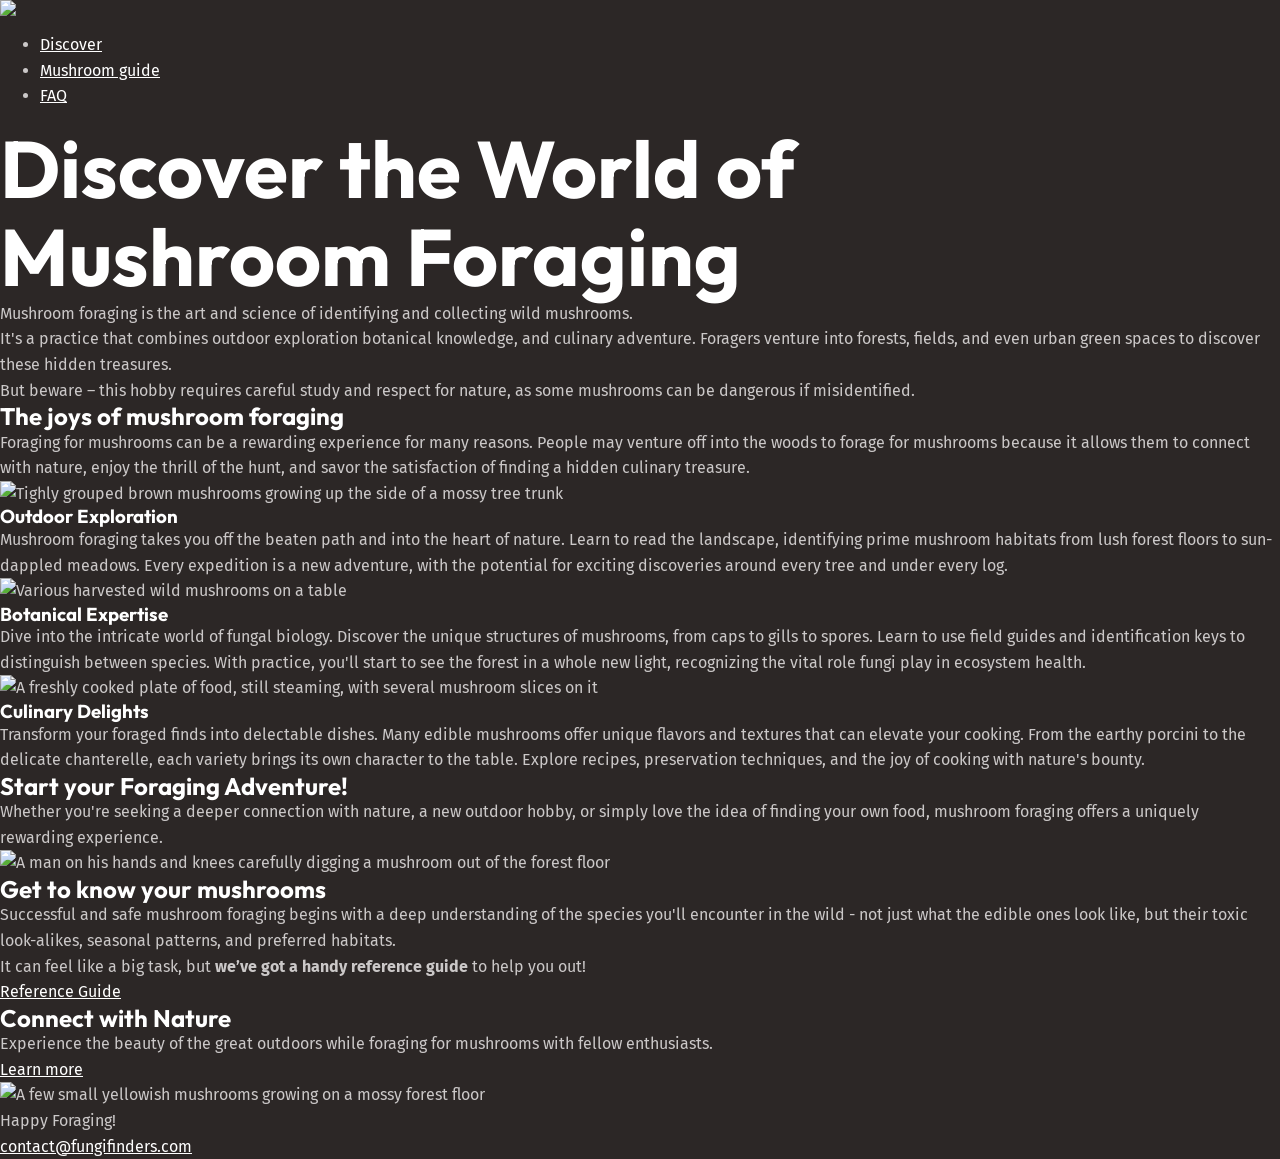
==== index.html @ 46ac491e "html markup done." ====
<!doctype html>
<html lang="en">
  <head>
    <meta charset="UTF-8" />
    <meta name="viewport" content="width=device-width, initial-scale=1.0" />
    <title>FungiFinders</title>
    <link rel="preconnect" href="https://fonts.googleapis.com" />
    <link rel="preconnect" href="https://fonts.gstatic.com" crossorigin />
    <link
      href="https://fonts.googleapis.com/css2?family=Fira+Sans:wght@400;700&family=Outfit:wght@100..900&display=swap"
      rel="stylesheet"
    />
    <link rel="stylesheet" href="style.css" />
  </head>

  <body>
    <header class="site-header">
      <div class="wrapper">
        <a href="/">
          <img class="logo" src="/assets/fungi-finders.svg" />
        </a>

        <nav class="primary-navigation">
          <ul>
            <li><a href="/">Discover</a></li>
            <li><a href="mushroom-guide.html">Mushroom guide</a></li>
            <li><a href="mushroom-guide.html#faq">FAQ</a></li>
          </ul>
        </nav>
      </div>
    </header>
    <main>
      <section class="hero">
        <div class="wrapper">
          <h1>
            Discover the World of
            <span>Mushroom Foraging</span>
          </h1>

          <p>
            Mushroom foraging is the art and science of identifying and
            collecting wild mushrooms.
          </p>
          <p>
            It's a practice that combines outdoor exploration botanical
            knowledge, and culinary adventure. Foragers venture into forests,
            fields, and even urban green spaces to discover these hidden
            treasures.
          </p>
          <p>
            But beware – this hobby requires careful study and respect for
            nature, as some mushrooms can be dangerous if misidentified.
          </p>
        </div>
      </section>

      <section class="section">
        <div class="wrapper">
          <h2>The joys of mushroom foraging</h2>
          <p>
            Foraging for mushrooms can be a rewarding experience for many
            reasons. People may venture off into the woods to forage for
            mushrooms because it allows them to connect with nature, enjoy the
            thrill of the hunt, and savor the satisfaction of finding a hidden
            culinary treasure.
          </p>

          <!-- this is 3 columns-->
          <div class="equal-columns">
            <div class="card">
              <img
                src="/assets/outdoor-exploration.webp"
                alt="Tighly grouped brown mushrooms growing up the side of a mossy tree trunk"
              />
              <h3>Outdoor Exploration</h3>
              <p>
                Mushroom foraging takes you off the beaten path and into the
                heart of nature. Learn to read the landscape, identifying prime
                mushroom habitats from lush forest floors to sun-dappled
                meadows. Every expedition is a new adventure, with the potential
                for exciting discoveries around every tree and under every log.
              </p>
            </div>

            <div class="card">
              <img
                src="/assets/botanical-expertise.webp"
                alt="Various harvested wild mushrooms on a table"
              />
              <h3>Botanical Expertise</h3>
              <p>
                Dive into the intricate world of fungal biology. Discover the
                unique structures of mushrooms, from caps to gills to spores.
                Learn to use field guides and identification keys to distinguish
                between species. With practice, you'll start to see the forest
                in a whole new light, recognizing the vital role fungi play in
                ecosystem health.
              </p>
            </div>

            <div class="card">
              <img
                src="/assets/culinary-delight.webp"
                alt="A freshly cooked plate of food, still steaming, with several mushroom slices on it"
              />
              <h3>Culinary Delights</h3>
              <p>
                Transform your foraged finds into delectable dishes. Many edible
                mushrooms offer unique flavors and textures that can elevate
                your cooking. From the earthy porcini to the delicate
                chanterelle, each variety brings its own character to the table.
                Explore recipes, preservation techniques, and the joy of cooking
                with nature's bounty.
              </p>
            </div>
          </div>
        </div>
      </section>

      <section class="section">
        <div class="wrapper">
          <h2>Start your <span>Foraging Adventure!</span></h2>
          <p>
            Whether you're seeking a deeper connection with nature, a new
            outdoor hobby, or simply love the idea of finding your own food,
            mushroom foraging offers a uniquely rewarding experience.
          </p>
        </div>
      </section>

      <section class="section">
        <div class="wrapper">
          <div class="equal-columns">
            <!-- two columns -->
            <div>
              <img
                src="/assets/get-to-know.webp"
                alt="A man on his hands and knees carefully digging a mushroom out of the forest floor"
              />
            </div>
            <div>
              <h2 class="section-title">Get to know your mushrooms</h2>
              <p>
                Successful and safe mushroom foraging begins with a deep
                understanding of the species you'll encounter in the wild - not
                just what the edible ones look like, but their toxic
                look-alikes, seasonal patterns, and preferred habitats.
              </p>
              <p>
                It can feel like a big task, but
                <strong>we’ve got a handy reference guide</strong> to help you
                out!
              </p>
              <a class="button" href="/mushroom-guide.html"
                ><span class="visually-hidden"
                  >Get to know your mushrooms by using our handy</span
                >
                Reference Guide</a
              >
            </div>
          </div>
        </div>
      </section>

      <section class="section">
        <div class="wrapper">
          <div class="equal-columns">
            <!-- two columns -->
            <div>
              <h2>Connect with Nature</h2>
              <p>
                Experience the beauty of the great outdoors while foraging for
                mushrooms with fellow enthusiasts.
              </p>
              <a class="button" href="#"
                >Learn more
                <span class="visually-hidden"
                  >about mushrooms with our handy mushroom guide</span
                ></a
              >
            </div>
            <div>
              <img
                src="/assets/nature.webp"
                alt="A few small yellowish mushrooms growing on a mossy forest floor"
              />
            </div>
          </div>
        </div>
      </section>
    </main>

    <footer class="site-footer">
      <p>Happy Foraging!</p>
      <a href="mailto:contact@fungifinders.com">contact@fungifinders.com</a>
    </footer>
  </body>
</html>
---- style.css ----
@layer reset {
  *,
  *::before,
  *::after {
    box-sizing: border-box;
  }

  /* https://kilianvalkhof.com/2022/css-html/your-css-reset-needs-text-size-adjust-probably/ */
  html {
    -moz-text-size-adjust: none;
    -webkit-text-size-adjust: none;
    text-size-adjust: none;
  }

  body,
  h1,
  h2,
  h3,
  h4,
  p,
  figure,
  blockquote,
  dl,
  dd {
    margin: 0;
  }

  /* https://www.scottohara.me/blog/2019/01/12/lists-and-safari.html */
  [role="list"] {
    list-style: none;
    margin: 0;
    padding: 0;
  }

  body {
    min-block-size: 100vh;
    line-height: 1.6;
  }

  h1,
  h2,
  h3,
  button,
  input,
  label {
    line-height: 1.1;
  }

  h1,
  h2,
  h3,
  h4 {
    text-wrap: balance;
  }

  p,
  li {
    text-wrap: pretty;
  }

  img,
  picture {
    max-inline-size: 100%;
    display: block;
  }

  input,
  button,
  textarea,
  select {
    font: inherit;
  }
}

@layer base {
  :root {
    --clr-white: hsl(0, 0%, 100%);
    --clr-gray-100: hsl(0, 2%, 79%);
    --clr-brand-400: hsl(25, 88%, 75%);
    --clr-brand-500: hsl(25, 88%, 66%);
    --clr-green-400: hsl(143, 19%, 49%);
    --clr-green-500: hsl(143, 38%, 37%);
    --clr-green-600: hsl(145, 29%, 19%);
    --clr-brown-500: hsl(10, 5%, 25%);
    --clr-brown-600: hsl(9, 7%, 21%);
    --clr-brown-700: hsl(9, 8%, 16%);
    --clr-brown-800: hsl(0, 6%, 15%);
    --clr-brown-900: hsl(0, 6%, 13%);

    --clr-orange-500: hsl(28, 43%, 28%);
    --clr-red-500: hsl(359, 34%, 24%);
    --clr-teal-500: hsl(186, 42%, 25%);

    --text-regular: var(--clr-brown-800);

    --ff-heading: "Outfit", sans-serif;
    --ff-body: "Fira Sans", sans-serif;

    --fs-300: 0.875rem;
    --fs-400: 1rem;
    --fs-500: 1.125rem;
    --fs-600: 1.25rem;
    --fs-700: 1.5rem;
    --fs-800: 2rem;
    --fs-900: 3.75rem;
    --fs-1000: 3.75rem;

    @media (width>760px) {
      --fs-500: 1.25rem;
      --fs-600: 1.5rem;
      --fs-700: 2rem;
      --fs-800: 3rem;
      --fs-900: 5rem;
      --fs-1000: 7.5rem;
    }
  }

  :root {
    --text-main: var(--clr-gray-100);
    --text-high-contrast: var(--clr-white);
    --text-brand: var(--clr-brand-500);
    --text-brand-light: var(--clr-brand-400);

    --background-accent-light: var(--clr-green-400);
    --background-accent-main: var(--clr-green-500);
    --background-accent-dark: var(--clr-green-600);

    --background-extra-light: var(--clr-brown-500);
    --background-light: var(--clr-brown-600);
    --background-main: var(--clr-brown-700);
    --background-dark: var(--clr-brown-800);
    --background-extra-dark: var(--clr-brown-900);

    --font-size-heading-sm: var(--fs-700);
    --font-size-heading-regular: var(--fs-800);
    --font-size-heading-lg: var(--fs-900);
    --font-size-heading-xl: var(--fs-1000);

    --font-size-sm: var(--fs-300);
    --font-size-regular: var(--fs-400);
    --font-size-md: var(--fs-500);
    --font-size-lg: var(--fs-600);

    --border-radius-1: 0.25rem;
    --border-radius-2: 0.5rem;
    --border-radius-3: 0.75rem;
  }

  html {
    font-family: var(--ff-body);
    line-height: 1.6;
  }

  body {
    font-size: var(--font-size-regular);
    color: var(--text-main);
    background-color: var(--background-main);
  }

  h1,
  h2,
  h3,
  h4 {
    font-family: var(--ff-heading);
    color: var(--text-high-contrast);
  }

  h1 {
    font-size: var(--font-size-heading-lg);
  }

  a {
    color: var(--text-high-contrast);
  }

  a:hover,
  a:focus-visible {
    color: var(--text-brand-light);
  }
}
@layer utilities {
  .visually-hidden {
    clip: rect(0 0 0 0);
    clip-path: inset(50%);
    height: 1px;
    overflow: hidden;
    position: absolute;
    white-space: nowrap;
    width: 1px;
  }
}
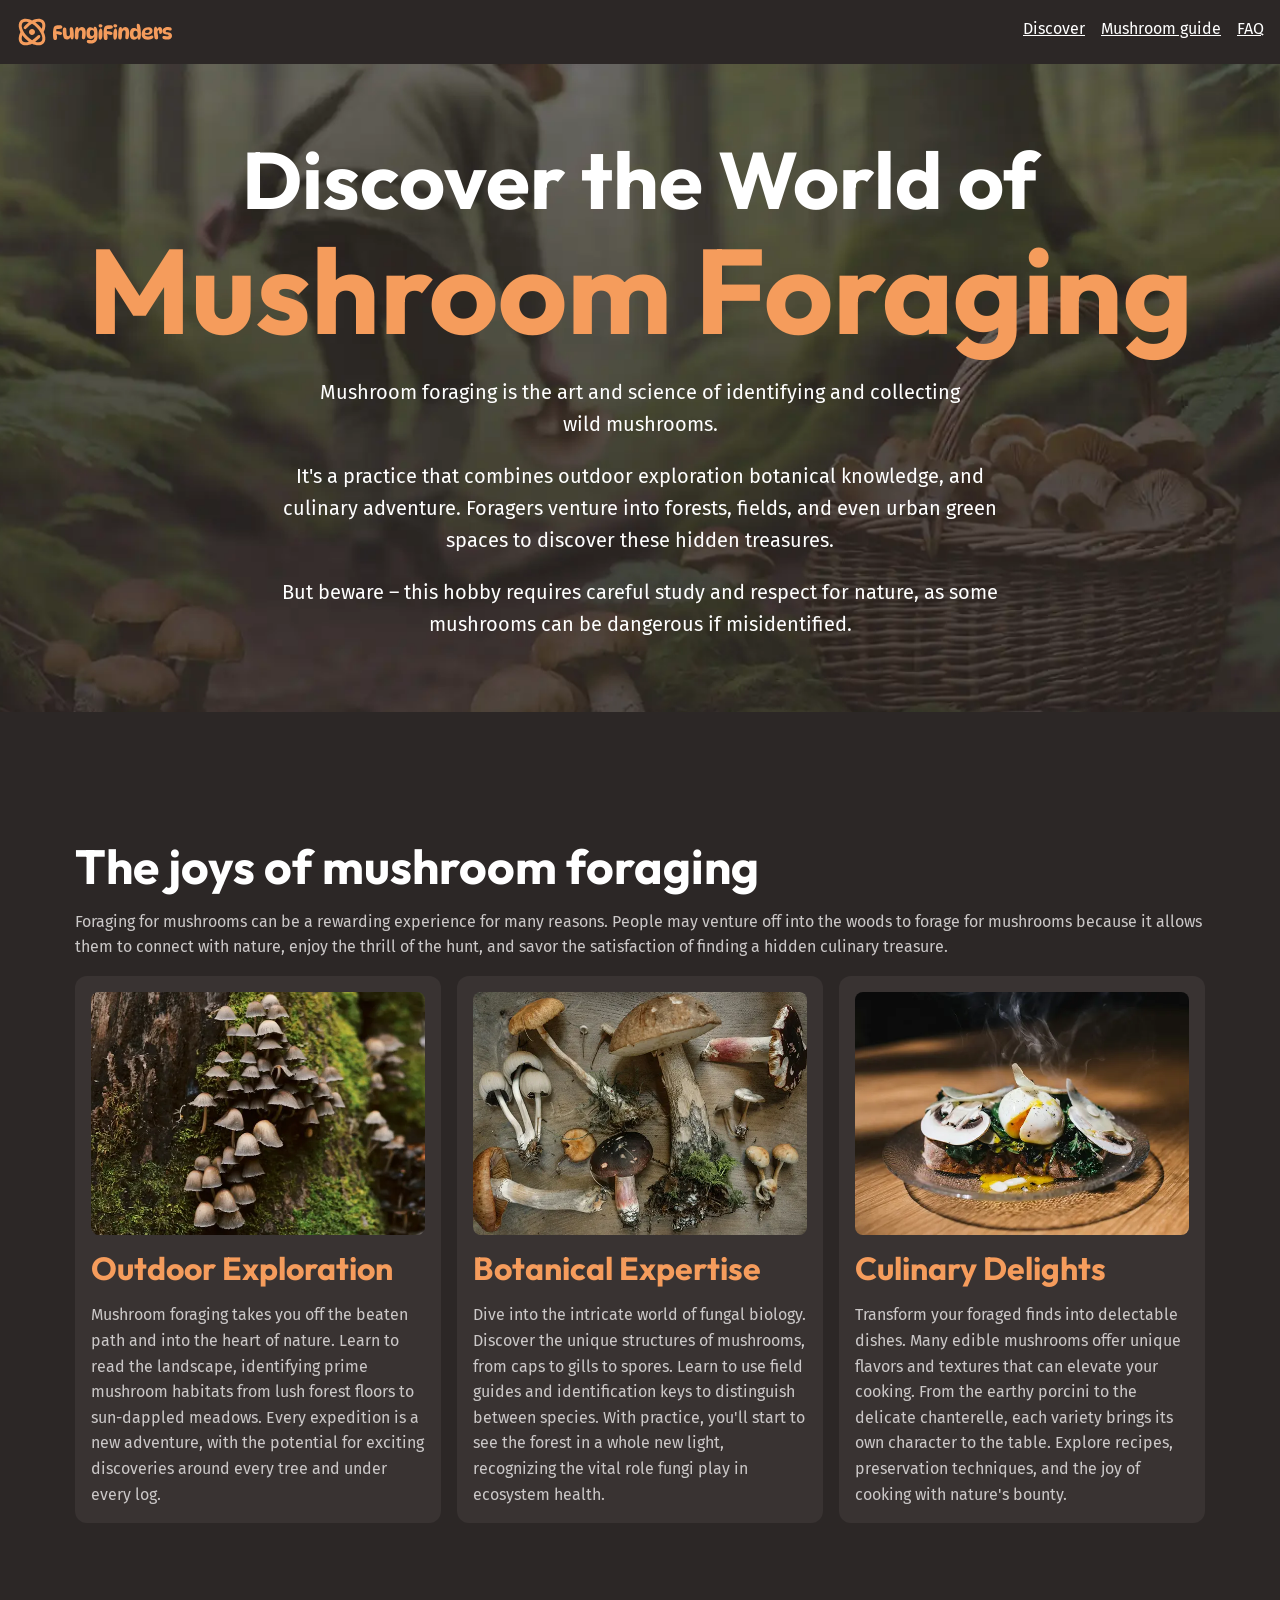
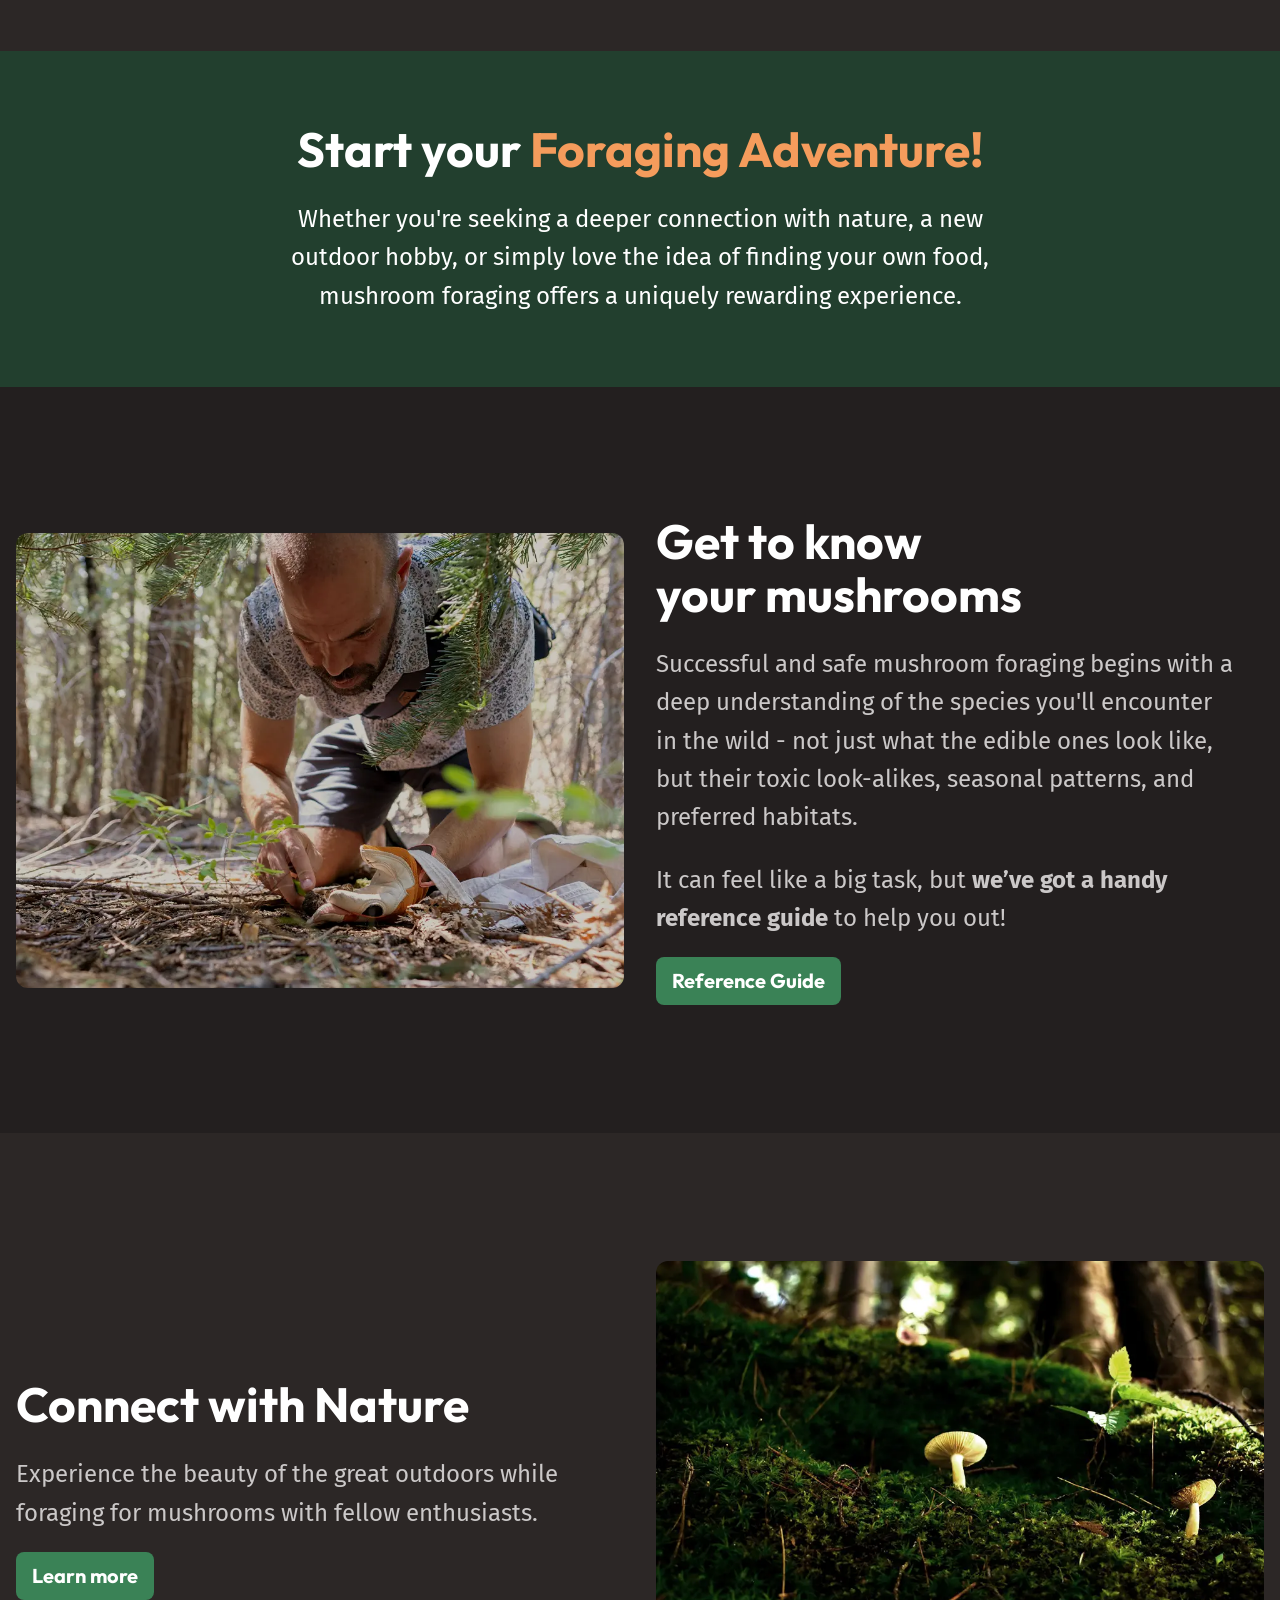
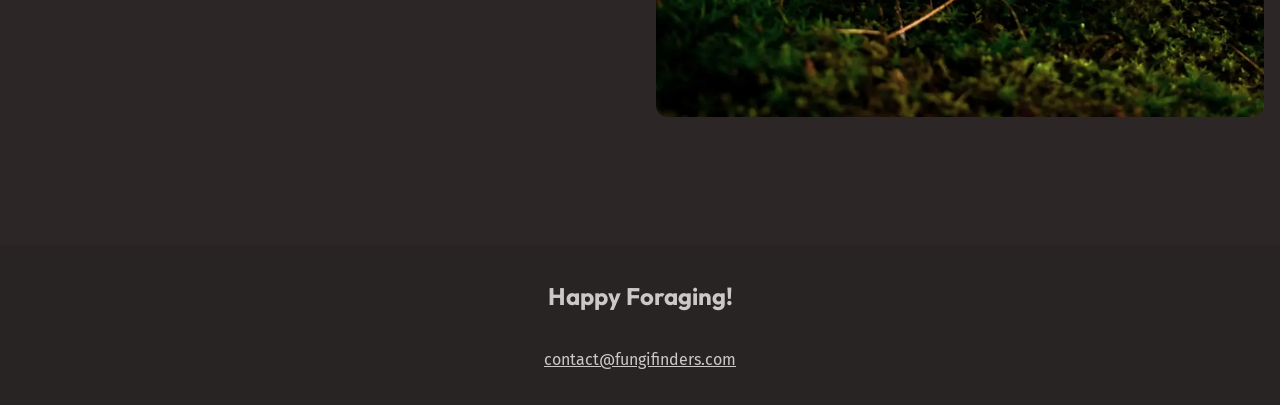
==== commit c13cf75a: "page 1 done" ====
--- a/index.html
+++ b/index.html
@@ -12,51 +12,55 @@
     />
     <link rel="stylesheet" href="style.css" />
   </head>
-
   <body>
     <header class="site-header">
-      <div class="wrapper">
-        <a href="/">
-          <img class="logo" src="/assets/fungi-finders.svg" />
-        </a>
-
-        <nav class="primary-navigation">
-          <ul>
-            <li><a href="/">Discover</a></li>
-            <li><a href="mushroom-guide.html">Mushroom guide</a></li>
-            <li><a href="mushroom-guide.html#faq">FAQ</a></li>
-          </ul>
-        </nav>
+      <div class="wrapper" data-width="wide">
+        <div class="site-header__inner">
+          <a href="/">
+            <img class="logo" src="/assets/fungi-finders.svg" />
+          </a>
+
+          <nav class="primary-navigation">
+            <ul role="list">
+              <li><a href="/">Discover</a></li>
+              <li><a href="mushroom-guide.html">Mushroom guide</a></li>
+              <li><a href="mushroom-guide.html#faq">FAQ</a></li>
+            </ul>
+          </nav>
+        </div>
       </div>
     </header>
     <main>
-      <section class="hero">
+      <section class="hero section flow" data-padding="compact">
         <div class="wrapper">
-          <h1>
+          <h1 class="hero__title">
             Discover the World of
             <span>Mushroom Foraging</span>
           </h1>
-
-          <p>
-            Mushroom foraging is the art and science of identifying and
-            collecting wild mushrooms.
-          </p>
-          <p>
-            It's a practice that combines outdoor exploration botanical
-            knowledge, and culinary adventure. Foragers venture into forests,
-            fields, and even urban green spaces to discover these hidden
-            treasures.
-          </p>
-          <p>
-            But beware – this hobby requires careful study and respect for
-            nature, as some mushrooms can be dangerous if misidentified.
-          </p>
+        </div>
+        <div class="wrapper" data-width="narrow">
+          <div class="flow">
+            <p>
+              Mushroom foraging is the art and science of identifying and
+              collecting wild mushrooms.
+            </p>
+            <p>
+              It's a practice that combines outdoor exploration botanical
+              knowledge, and culinary adventure. Foragers venture into forests,
+              fields, and even urban green spaces to discover these hidden
+              treasures.
+            </p>
+            <p>
+              But beware – this hobby requires careful study and respect for
+              nature, as some mushrooms can be dangerous if misidentified.
+            </p>
+          </div>
         </div>
       </section>
 
       <section class="section">
-        <div class="wrapper">
-          <h2>The joys of mushroom foraging</h2>
+        <div class="wrapper flow">
+          <h2 class="section-title">The joys of mushroom foraging</h2>
           <p>
             Foraging for mushrooms can be a rewarding experience for many
             reasons. People may venture off into the woods to forage for
@@ -72,7 +76,7 @@
                 src="/assets/outdoor-exploration.webp"
                 alt="Tighly grouped brown mushrooms growing up the side of a mossy tree trunk"
               />
-              <h3>Outdoor Exploration</h3>
+              <h3 class="card__title">Outdoor Exploration</h3>
               <p>
                 Mushroom foraging takes you off the beaten path and into the
                 heart of nature. Learn to read the landscape, identifying prime
@@ -87,7 +91,7 @@
                 src="/assets/botanical-expertise.webp"
                 alt="Various harvested wild mushrooms on a table"
               />
-              <h3>Botanical Expertise</h3>
+              <h3 class="card__title">Botanical Expertise</h3>
               <p>
                 Dive into the intricate world of fungal biology. Discover the
                 unique structures of mushrooms, from caps to gills to spores.
@@ -103,7 +107,7 @@
                 src="/assets/culinary-delight.webp"
                 alt="A freshly cooked plate of food, still steaming, with several mushroom slices on it"
               />
-              <h3>Culinary Delights</h3>
+              <h3 class="card__title">Culinary Delights</h3>
               <p>
                 Transform your foraged finds into delectable dishes. Many edible
                 mushrooms offer unique flavors and textures that can elevate
@@ -117,20 +121,27 @@
         </div>
       </section>
 
-      <section class="section">
-        <div class="wrapper">
-          <h2>Start your <span>Foraging Adventure!</span></h2>
-          <p>
-            Whether you're seeking a deeper connection with nature, a new
-            outdoor hobby, or simply love the idea of finding your own food,
-            mushroom foraging offers a uniquely rewarding experience.
-          </p>
-        </div>
-      </section>
-
-      <section class="section">
-        <div class="wrapper">
-          <div class="equal-columns">
+      <section
+        class="section background-accent text-center"
+        data-padding="compact"
+      >
+        <div class="wrapper" data-width="narrow">
+          <div class="flow font-size-lg text-high-contrast">
+            <h2 class="section-title">
+              Start your <span class="text-brand">Foraging Adventure!</span>
+            </h2>
+            <p>
+              Whether you're seeking a deeper connection with nature, a new
+              outdoor hobby, or simply love the idea of finding your own food,
+              mushroom foraging offers a uniquely rewarding experience.
+            </p>
+          </div>
+        </div>
+      </section>
+
+      <section class="section background-extra-dark">
+        <div class="wrapper" data-width="wide">
+          <div class="equal-columns" data-alignment="centered" data-gap="large">
             <!-- two columns -->
             <div>
               <img
@@ -138,7 +149,7 @@
                 alt="A man on his hands and knees carefully digging a mushroom out of the forest floor"
               />
             </div>
-            <div>
+            <div class="flow font-size-lg">
               <h2 class="section-title">Get to know your mushrooms</h2>
               <p>
                 Successful and safe mushroom foraging begins with a deep
@@ -163,11 +174,11 @@
       </section>
 
       <section class="section">
-        <div class="wrapper">
-          <div class="equal-columns">
+        <div class="wrapper" data-width="wide">
+          <div class="equal-columns" data-gap="large" data-alignment="centered">
             <!-- two columns -->
-            <div>
-              <h2>Connect with Nature</h2>
+            <div class="flow font-size-lg">
+              <h2 class="section-title">Connect with Nature</h2>
               <p>
                 Experience the beauty of the great outdoors while foraging for
                 mushrooms with fellow enthusiasts.
@@ -191,7 +202,7 @@
     </main>
 
     <footer class="site-footer">
-      <p>Happy Foraging!</p>
+      <p class="site-footer__title">Happy Foraging!</p>
       <a href="mailto:contact@fungifinders.com">contact@fungifinders.com</a>
     </footer>
   </body>
--- a/style.css
+++ b/style.css
@@ -177,7 +177,169 @@
   a:focus-visible {
     color: var(--text-brand-light);
   }
+
+  img {
+    border-radius: var(--border-radius-3);
+  }
 }
+
+@layer layout {
+  .flow > * + * {
+    margin-top: var(--flow-spacer, 1em);
+  }
+
+  .grid-flow {
+    display: grid;
+    gap: var(--grid-flow-gap, 1rem);
+  }
+
+  .equal-columns {
+    display: grid;
+    gap: var(--equal-columns-gap, 1rem);
+    align-items: var(--equal-columns-vertical-alignment, stretch);
+
+    @media (width>760px) {
+      grid-auto-flow: column;
+      grid-auto-columns: 1fr;
+    }
+
+    &[data-gap="large"] {
+      --equal-columns-gap: 2rem;
+    }
+
+    &[data-alignment="centered"] {
+      --equal-columns-vertical-alignment: center;
+    }
+  }
+
+  .section {
+    --padding: 3.75rem;
+    padding-block: var(--padding);
+
+    @media (width>760px) {
+      --padding: 8rem;
+
+      &[data-padding="compact"] {
+        --padding: 4.5rem;
+      }
+    }
+  }
+
+  .wrapper {
+    --wrapper-max-width: 1130px;
+    max-width: var(--wrapper-max-width);
+    margin-inline: auto;
+    padding-inline: 1rem;
+    box-sizing: content-box;
+
+    &[data-width="narrow"] {
+      --wrapper-max-width: 720px;
+    }
+
+    &[data-width="wide"] {
+      --wrapper-max-width: 1330px;
+    }
+  }
+}
+
+@layer components {
+  .site-header {
+    padding-block: 1rem;
+  }
+
+  .site-header__inner {
+    display: flex;
+    flex-wrap: wrap;
+    gap: 0.5rem 1rem;
+    justify-content: space-between;
+  }
+
+  .primary-navigation {
+    ul {
+      display: flex;
+      flex-wrap: wrap;
+      gap: 0.5rem 1rem;
+    }
+  }
+
+  .site-footer {
+    text-align: center;
+    background-color: var(--background-dark);
+    padding-block: 2rem;
+    display: grid;
+    gap: 2rem;
+
+    a {
+      color: var(--text-main);
+    }
+    a:hover,
+    a:focus-visible {
+      color: var(--text-brand-light);
+    }
+  }
+
+  .site-footer__title {
+    font-size: var(--font-size-lg);
+    font-family: var(--ff-heading);
+    font-weight: 700;
+  }
+
+  .hero {
+    text-align: center;
+    font-size: var(--font-size-md);
+    color: var(--text-high-contrast);
+
+    background-image: url("/assets//hero.webp");
+    background-size: cover;
+    background-position: center;
+  }
+
+  .hero__title {
+    font-size: var(--font-size-heading-lg);
+
+    span {
+      font-size: var(--font-size-heading-xl);
+      color: var(--text-brand);
+      display: block;
+    }
+  }
+
+  .card {
+    display: grid;
+    gap: var(--card-gap, 1rem);
+    padding: 1rem;
+    background-color: var(--background-light);
+    border-radius: var(--border-radius-3);
+
+    img {
+      border-radius: var(--border-radius-2);
+    }
+  }
+
+  .card__title {
+    font-size: var(--card-title-font-size, var(--font-size-heading-sm));
+    color: var(--card-title-color, var(--text-brand));
+  }
+
+  .button {
+    text-decoration: none;
+    display: inline-flex;
+    font-size: var(--font-size-md);
+    cursor: pointer;
+    padding: 0.5rem 1rem;
+    background-color: var(--background-accent-main);
+    font-family: var(--ff-heading);
+    font-weight: 700;
+    border-radius: var(--border-radius-2);
+  }
+
+  .button:hover,
+  .button:focus-visible {
+    color: var(--text-high-contrast);
+    background-color: var(--background-accent-light);
+  }
+}
+
 @layer utilities {
   .visually-hidden {
     clip: rect(0 0 0 0);
@@ -188,4 +350,66 @@
     white-space: nowrap;
     width: 1px;
   }
+
+  .text-main {
+    color: var(--text-main);
+  }
+
+  .text-center {
+    text-align: center;
+  }
+
+  .text-brand {
+    color: var(--text-brand);
+  }
+  .text-high-contrast {
+    color: var(--text-high-contrast);
+  }
+
+  .section-title {
+    font-size: var(--font-size-heading-regular);
+  }
+
+  .background-base {
+    background-color: var(--background-base);
+  }
+  .background-light {
+    background-color: var(--background-light);
+  }
+  .background-extra-light {
+    background-color: var(--background-extra-light);
+  }
+  .background-dark {
+    background-color: var(--background-dark);
+  }
+  .background-extra-dark {
+    background-color: var(--background-extra-dark);
+  }
+
+  .background-accent {
+    background-color: var(--background-accent-dark);
+  }
+
+  .background-accent-light {
+    background-color: var(--background-accent-light);
+  }
+  .background-accent-main {
+    background-color: var(--background-accent-main);
+  }
+  .background-accent-dark {
+    background-color: var(--background-accent-dark);
+  }
+
+  .font-size-sm {
+    font-size: var(--font-size-sm);
+  }
+  .font-size-regular {
+    font-size: var(--font-size-regular);
+  }
+  .font-size-md {
+    font-size: var(--font-size-md);
+  }
+  .font-size-lg {
+    font-size: var(--font-size-lg);
+  }
 }
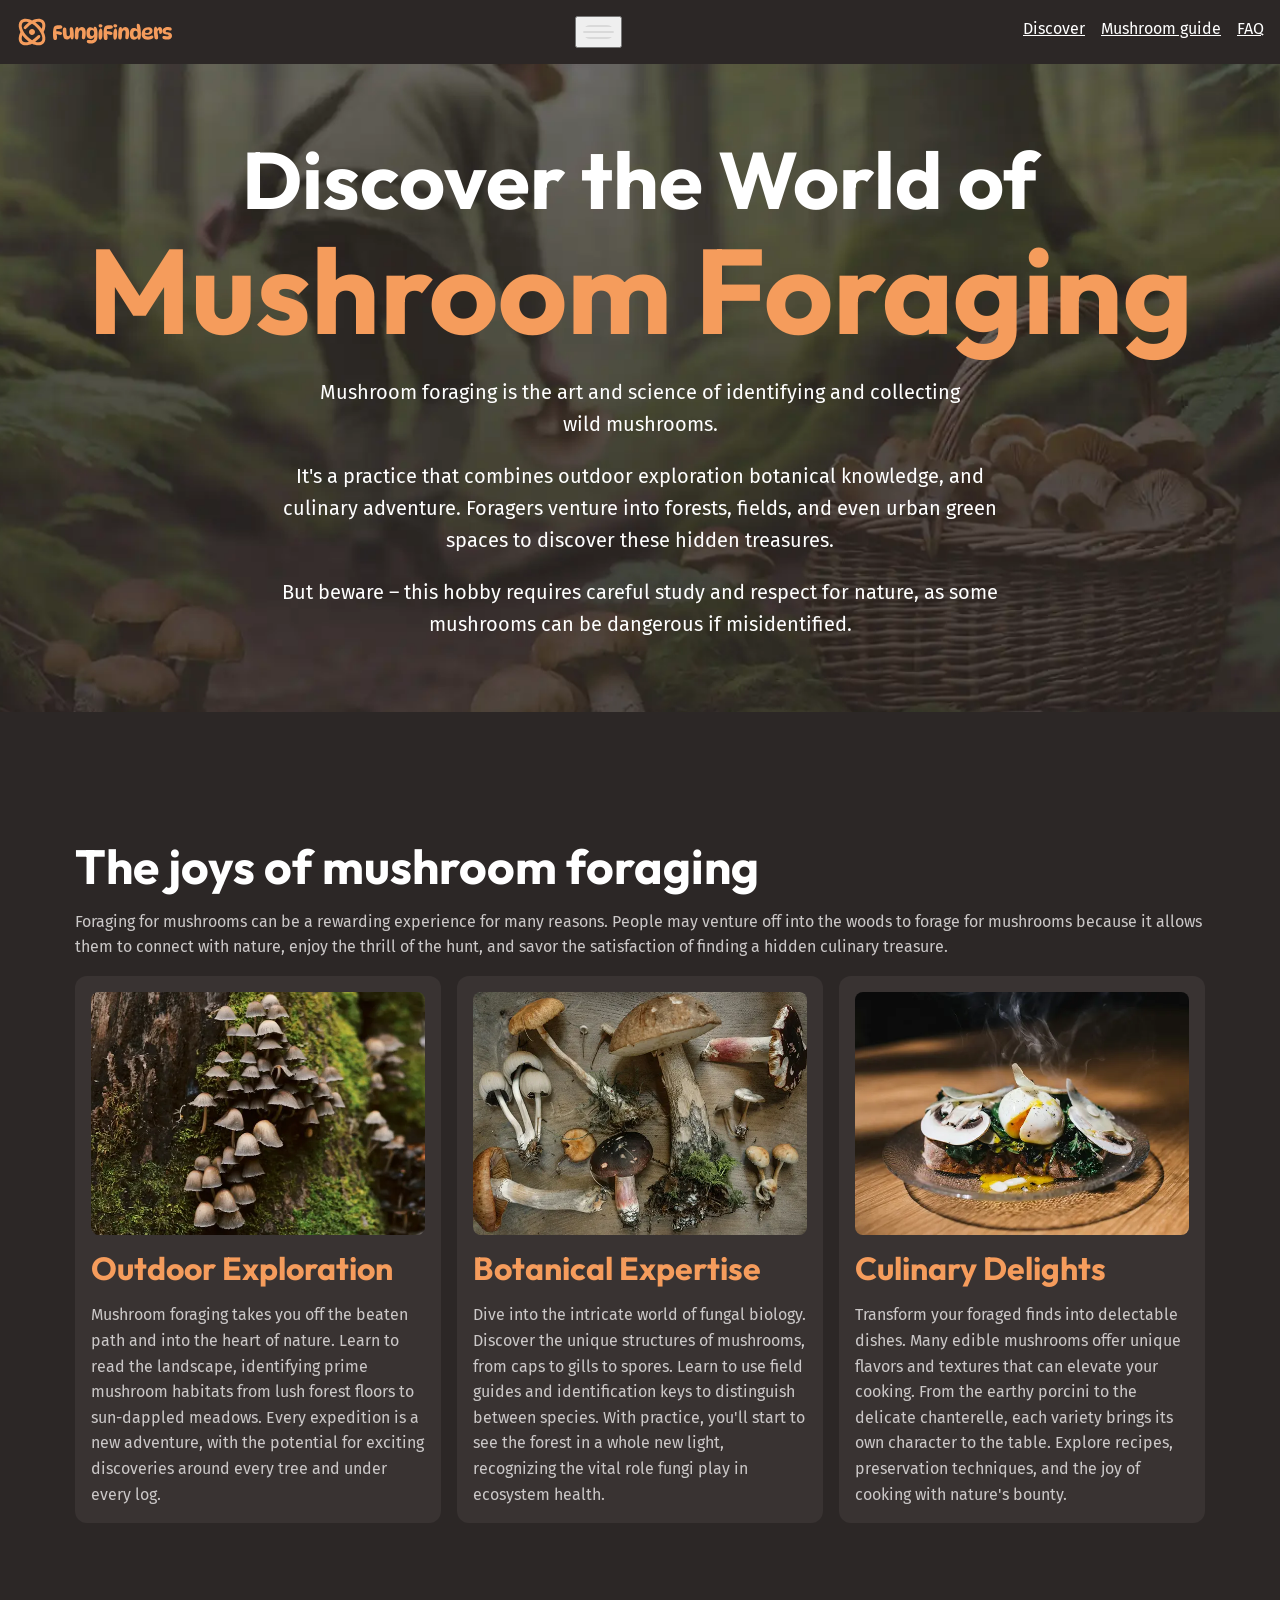
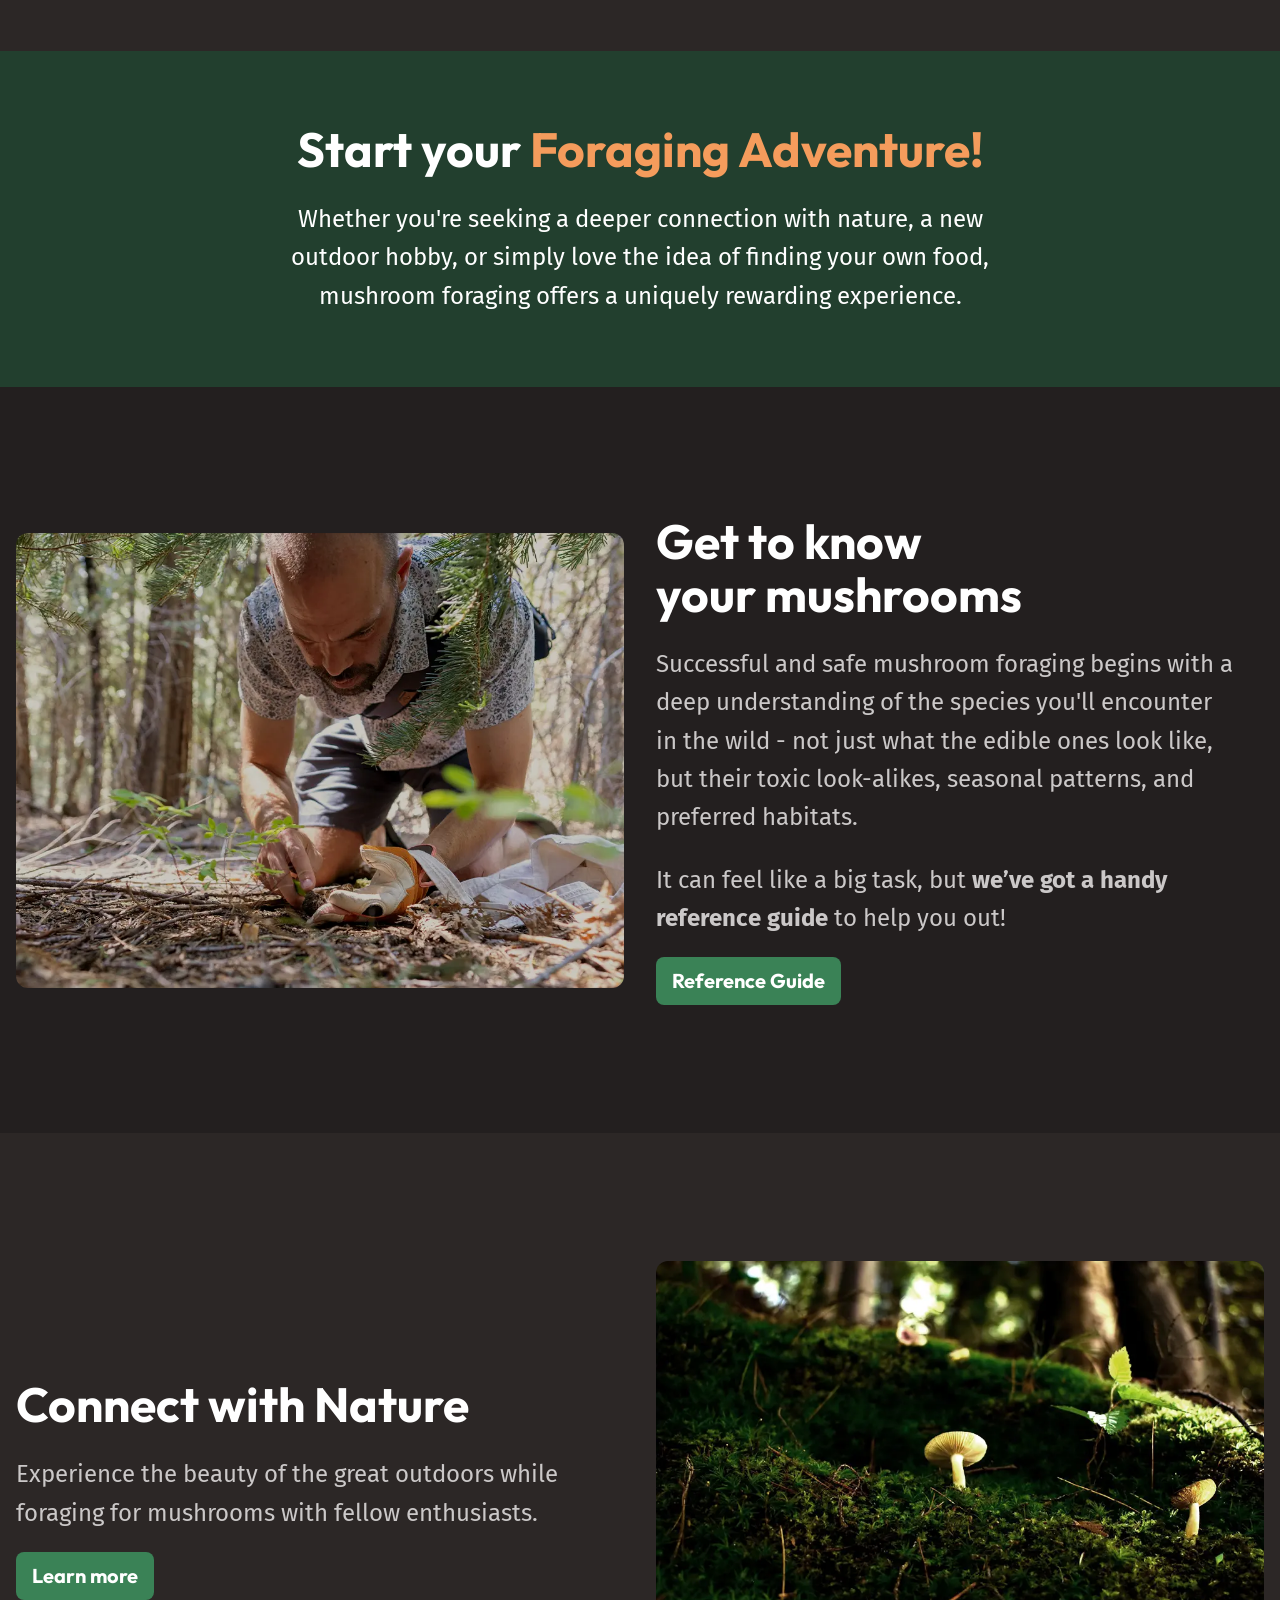
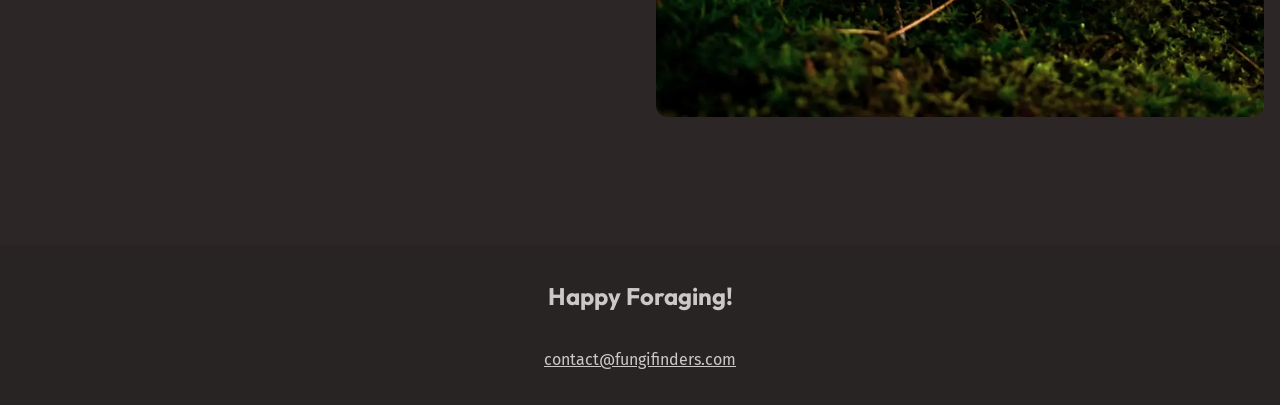
==== commit 5af25e0d: "added hamburger button" ====
--- a/index.html
+++ b/index.html
@@ -19,8 +19,12 @@
           <a href="/">
             <img class="logo" src="/assets/fungi-finders.svg" />
           </a>
-
-          <nav class="primary-navigation">
+          <button aria-expanded="false" aria-controls="primary-nav">
+            <span class="visually-hidden">Menu</span>
+            <img src="assets/hamburger.svg" alt="hamburger menu" />
+          </button>
+
+          <nav id="primary-nav" class="primary-navigation">
             <ul role="list">
               <li><a href="/">Discover</a></li>
               <li><a href="mushroom-guide.html">Mushroom guide</a></li>
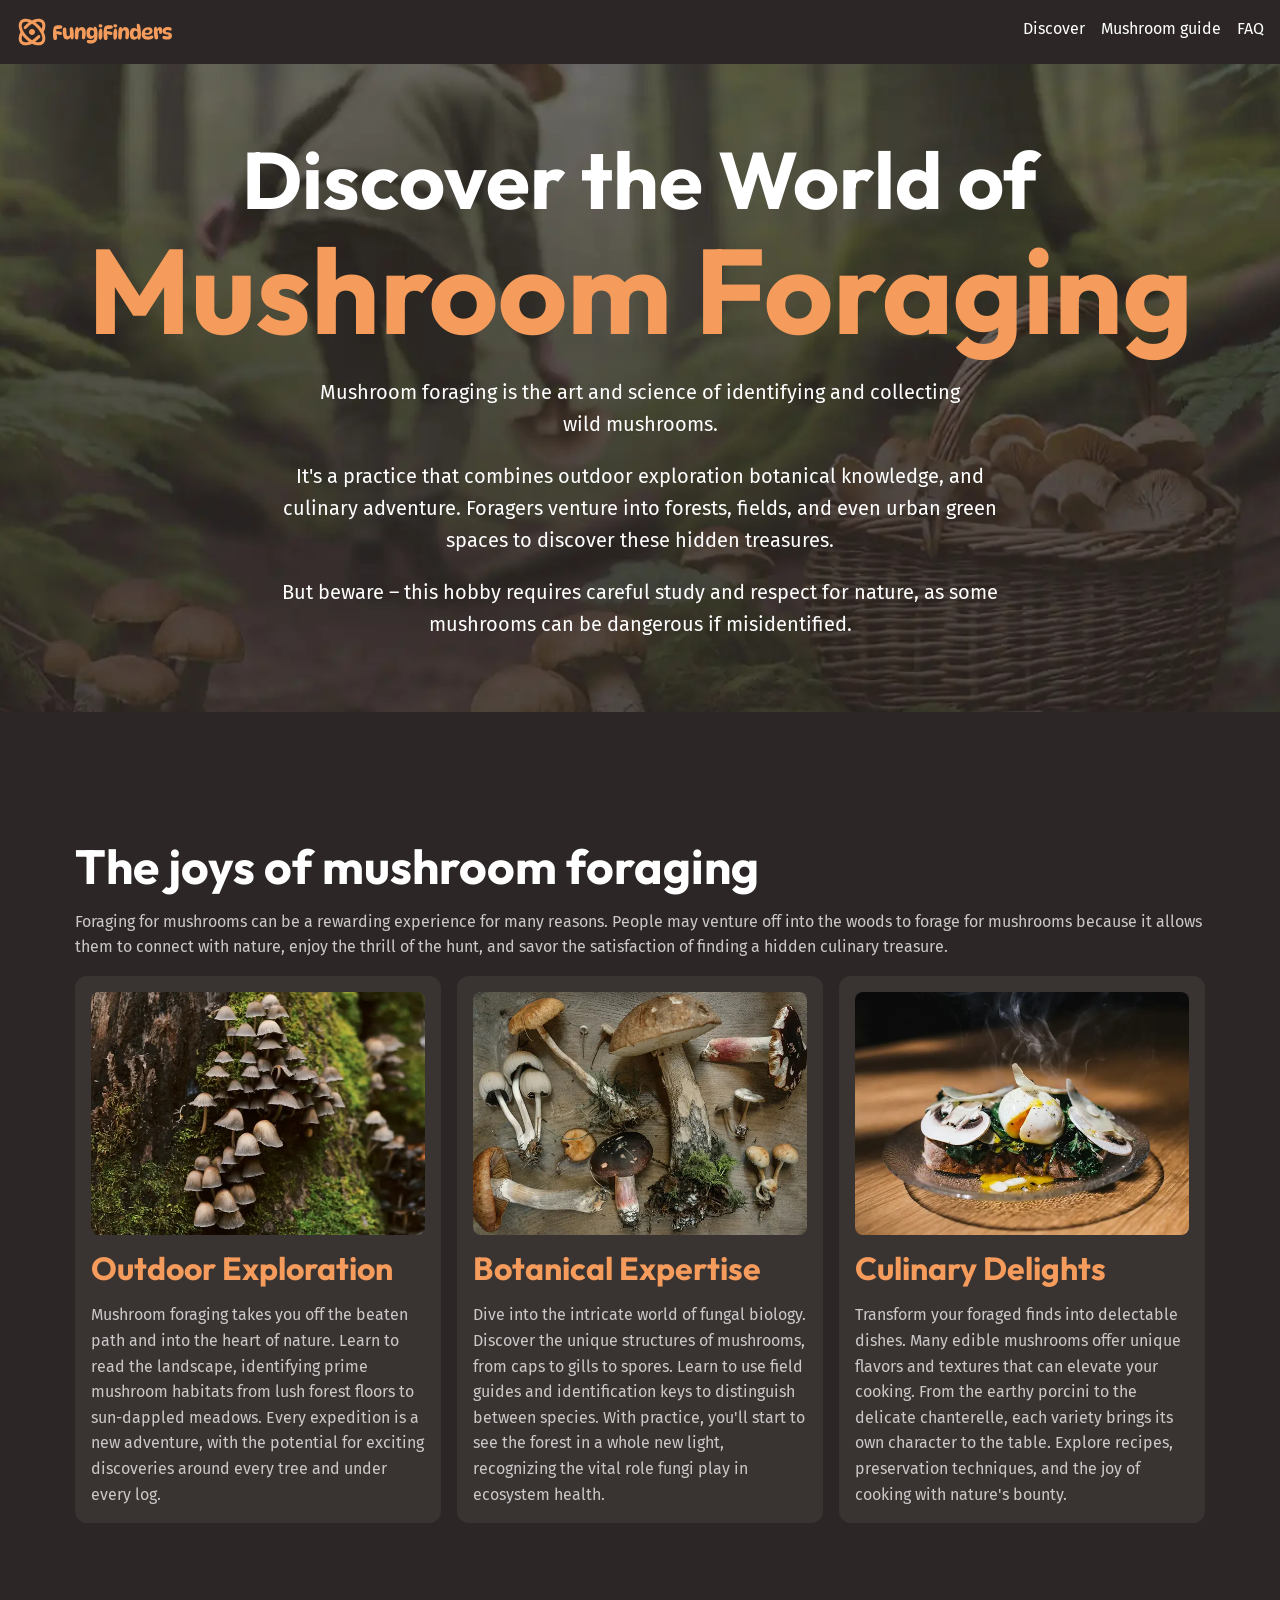
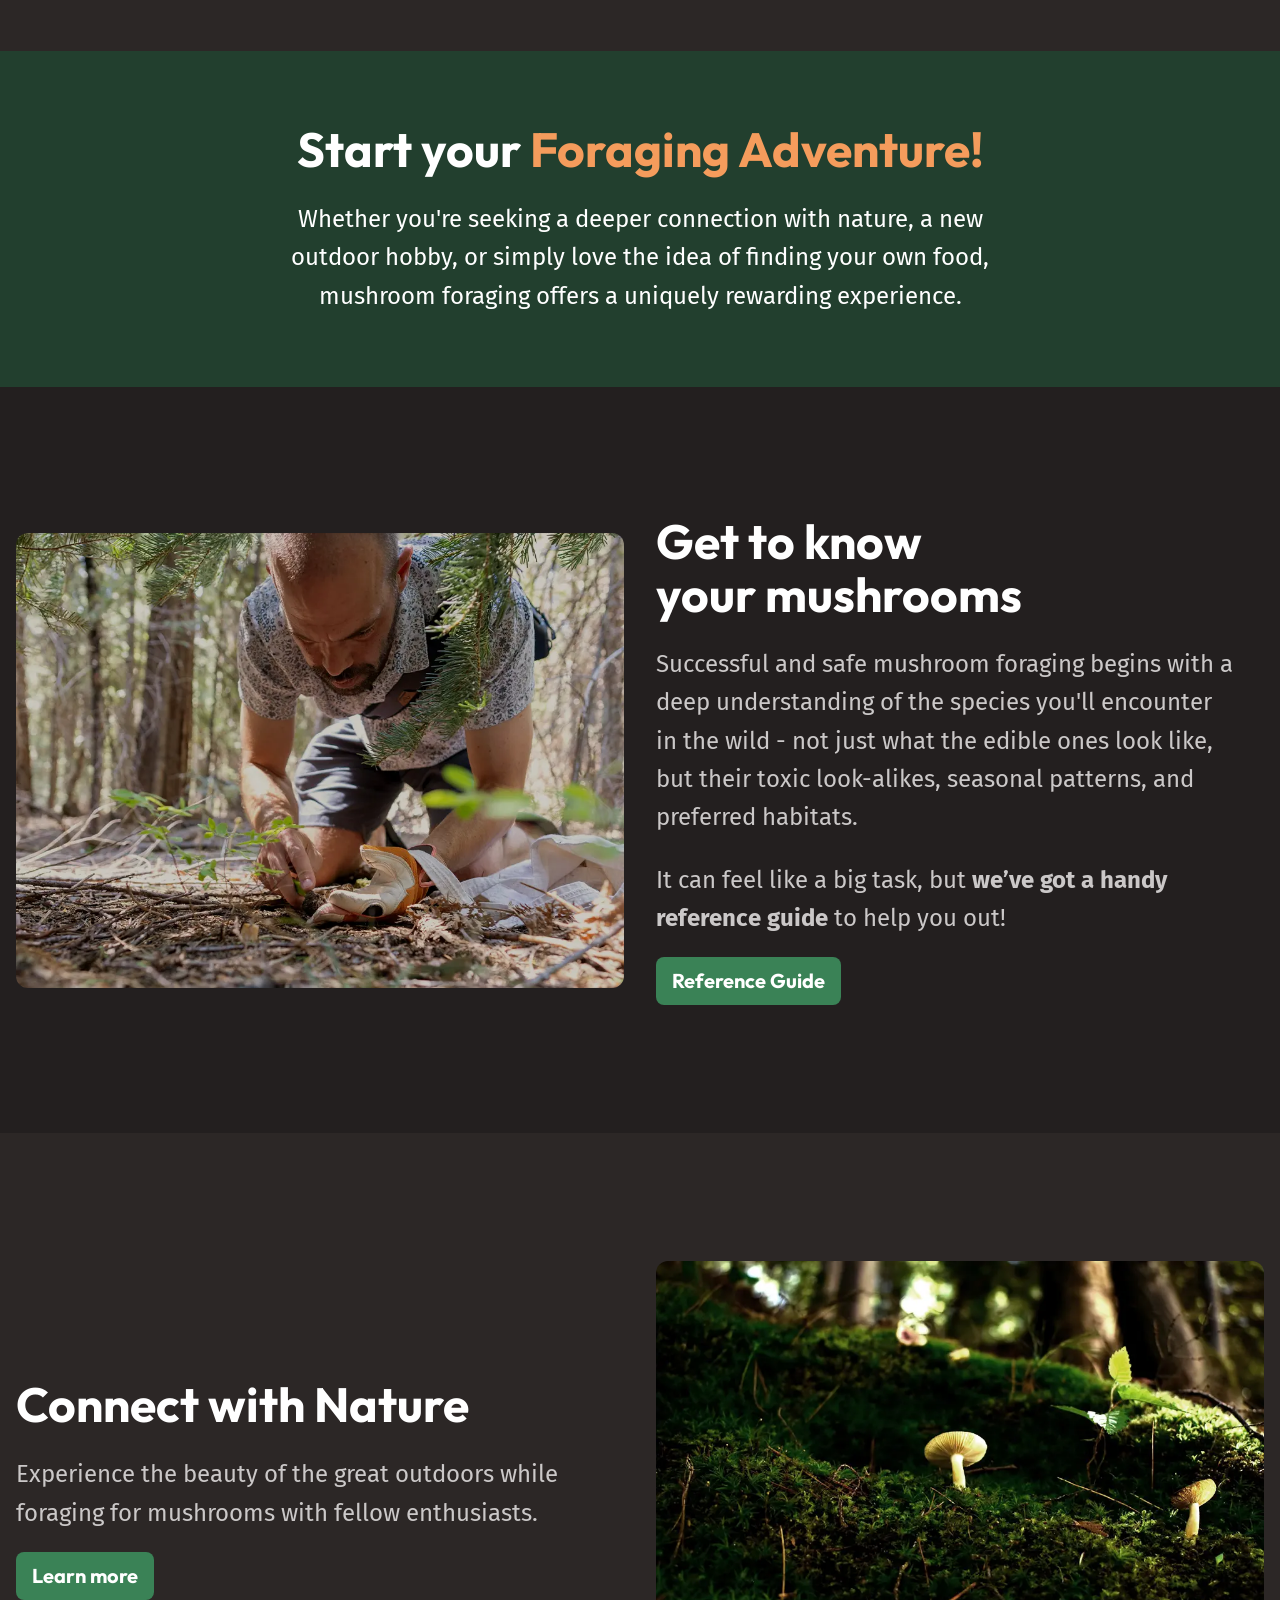
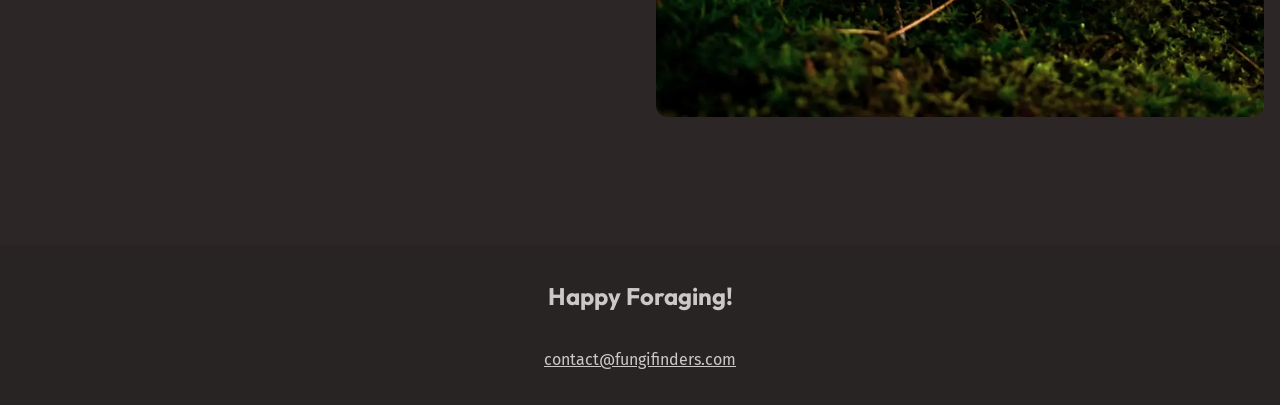
==== commit 628a2736: "functional hamburger menue" ====
--- a/index.html
+++ b/index.html
@@ -11,6 +11,7 @@
       rel="stylesheet"
     />
     <link rel="stylesheet" href="style.css" />
+    <script src="script.js" defer></script>
   </head>
   <body>
     <header class="site-header">
--- a/style.css
+++ b/style.css
@@ -253,12 +253,65 @@
     gap: 0.5rem 1rem;
     justify-content: space-between;
   }
+  [aria-controls="primary-nav"] {
+    z-index: 100;
+    cursor: pointer;
+    background: transparent;
+    border: 0;
+
+    img {
+      border-radius: 0;
+    }
+  }
+
+  [aria-controls="primary-nav"] {
+    display: none;
+  }
 
   .primary-navigation {
     ul {
       display: flex;
       flex-wrap: wrap;
       gap: 0.5rem 1rem;
+    }
+
+    a {
+      text-decoration: none;
+    }
+
+    @media (width<760px) {
+      display: none;
+
+      position: absolute;
+      z-index: 10;
+      top: 0;
+      right: 0;
+      font-size: var(--font-size-lg);
+      font-weight: 700;
+      font-family: var(--ff-heading);
+      background-color: var(--background-accent-main);
+      padding: 2rem;
+      border-radius: 0 0 0 var(--border-radius-3);
+
+      ul {
+        flex-direction: column;
+        gap: 0;
+      }
+
+      li + li {
+        margin-block-start: 1.5rem;
+        padding-block-start: 1.5rem;
+        border-top: 2px solid var(--background-accent-light);
+      }
+    }
+  }
+
+  @media (width<760px) {
+    [aria-controls="primary-nav"] {
+      display: block;
+    }
+    [aria-expanded="true"] ~ .primary-navigation {
+      display: block;
     }
   }
 
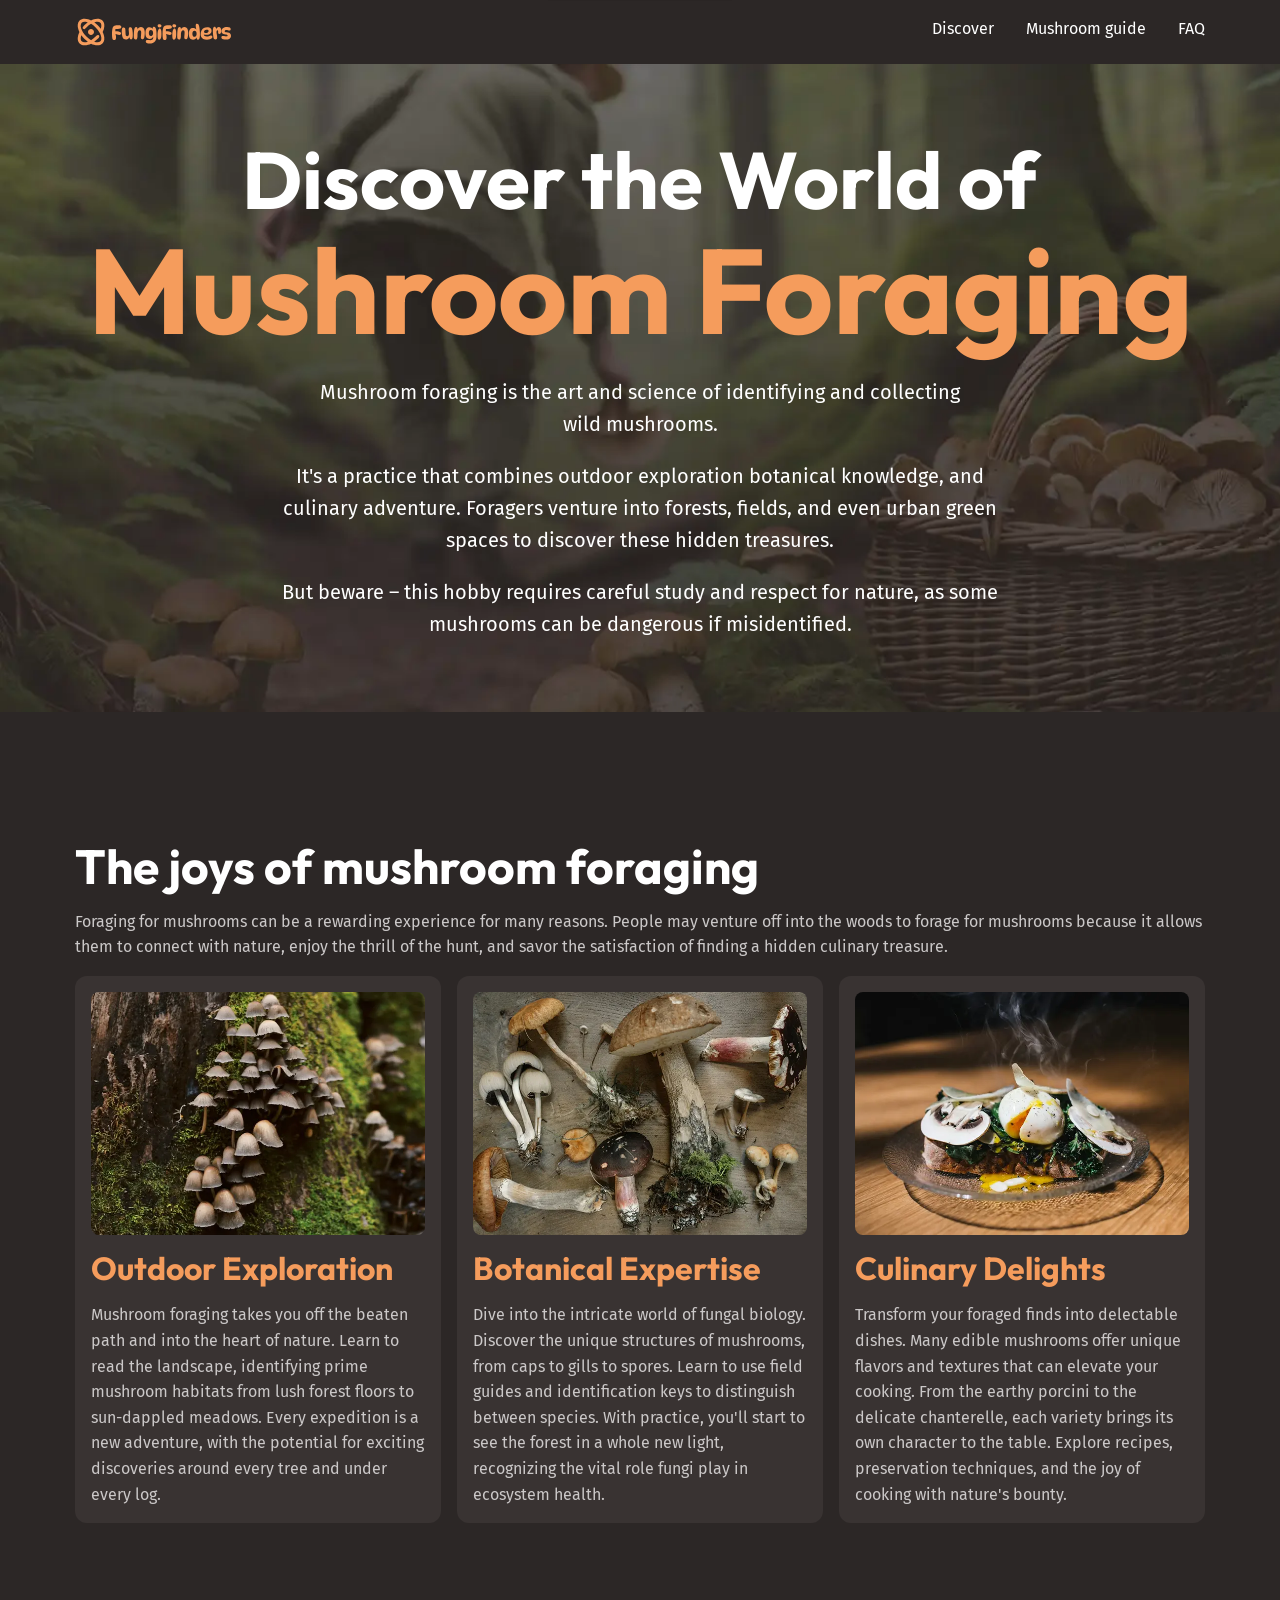
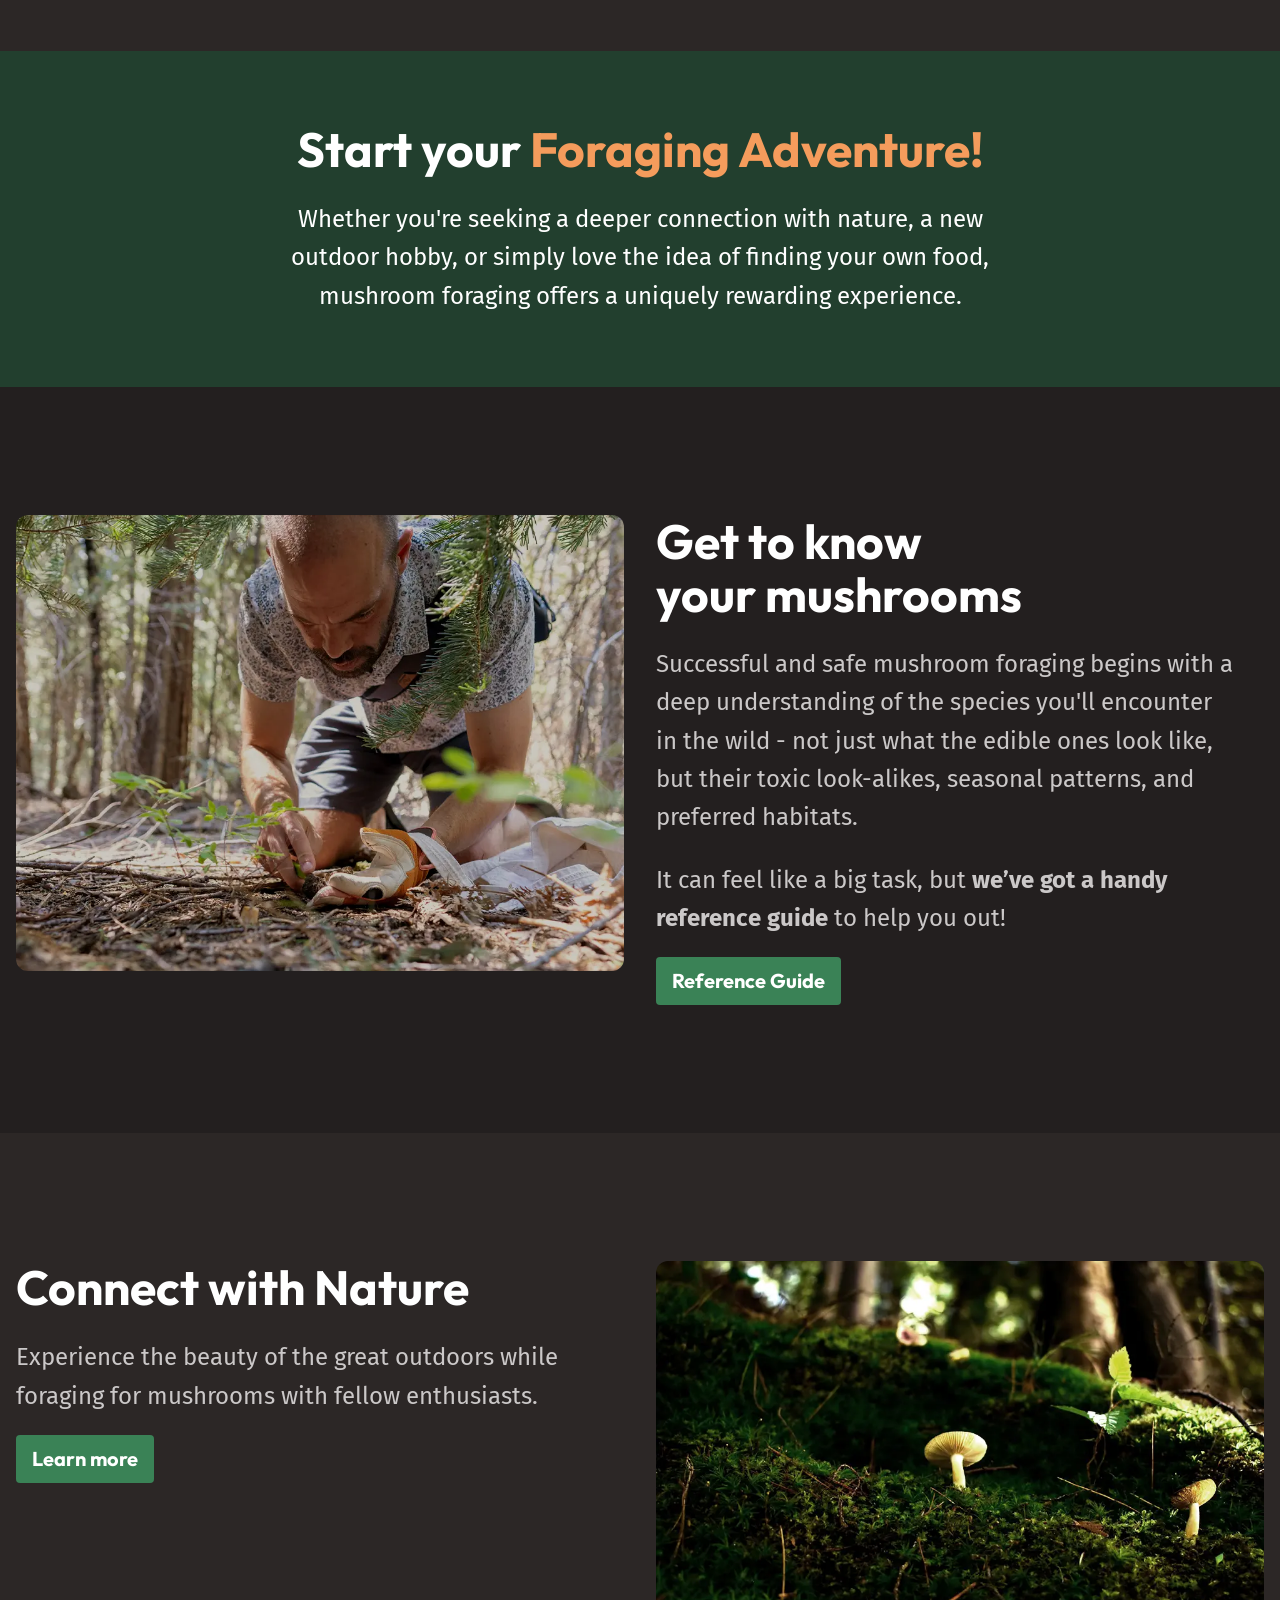
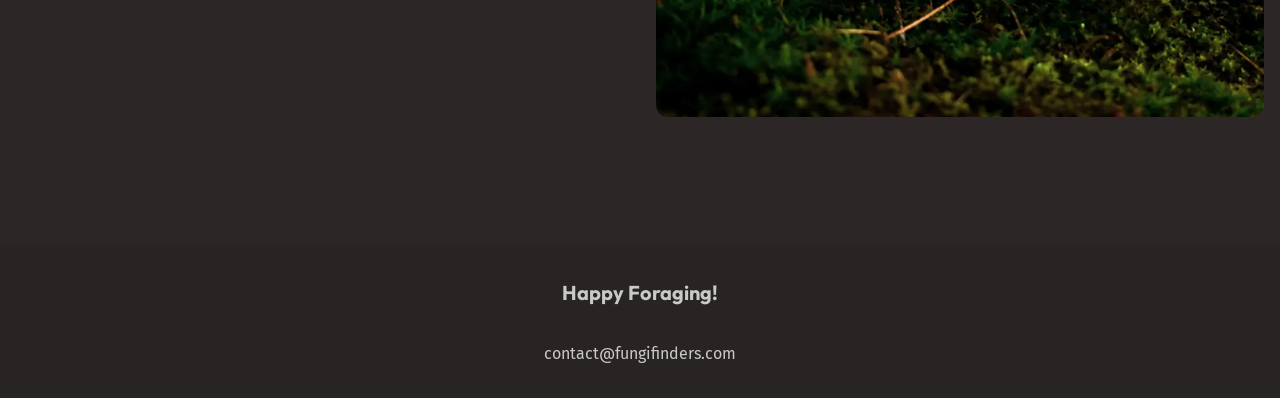
==== commit 6e0c0aaa: "i think all problems are solved" ====
--- a/index.html
+++ b/index.html
@@ -11,22 +11,23 @@
       rel="stylesheet"
     />
     <link rel="stylesheet" href="style.css" />
-    <script src="script.js" defer></script>
+    <script src="main.js" defer></script>
   </head>
   <body>
+    <a href="#main" class="skip-to-main">Skip to main content</a>
     <header class="site-header">
-      <div class="wrapper" data-width="wide">
+      <div class="wrapper" data-type="wide">
         <div class="site-header__inner">
           <a href="/">
             <img class="logo" src="/assets/fungi-finders.svg" />
           </a>
-          <button aria-expanded="false" aria-controls="primary-nav">
+          <button aria-controls="primary-navigation" aria-expanded="false">
             <span class="visually-hidden">Menu</span>
-            <img src="assets/hamburger.svg" alt="hamburger menu" />
+            <img src="/assets/hamburger.svg" alt="" />
           </button>
 
-          <nav id="primary-nav" class="primary-navigation">
-            <ul role="list">
+          <nav class="primary-navigation">
+            <ul>
               <li><a href="/">Discover</a></li>
               <li><a href="mushroom-guide.html">Mushroom guide</a></li>
               <li><a href="mushroom-guide.html#faq">FAQ</a></li>
@@ -35,7 +36,7 @@
         </div>
       </div>
     </header>
-    <main>
+    <main id="main">
       <section class="hero section flow" data-padding="compact">
         <div class="wrapper">
           <h1 class="hero__title">
--- a/style.css
+++ b/style.css
@@ -1,3 +1,7 @@
+@view-transition {
+  navigation: auto;
+}
+
 @layer reset {
   *,
   *::before,
@@ -10,6 +14,14 @@
     -moz-text-size-adjust: none;
     -webkit-text-size-adjust: none;
     text-size-adjust: none;
+
+    scroll-padding: 3rem;
+  }
+
+  @media (prefers-reduced-motion: reduce) {
+    html {
+      scroll-behavior: smooth;
+    }
   }
 
   body,
@@ -91,8 +103,6 @@
     --clr-red-500: hsl(359, 34%, 24%);
     --clr-teal-500: hsl(186, 42%, 25%);
 
-    --text-regular: var(--clr-brown-800);
-
     --ff-heading: "Outfit", sans-serif;
     --ff-body: "Fira Sans", sans-serif;
 
@@ -105,7 +115,9 @@
     --fs-900: 3.75rem;
     --fs-1000: 3.75rem;
 
-    @media (width>760px) {
+    @media (width > 760px) {
+      --fs-300: 0.875rem;
+      --fs-400: 1rem;
       --fs-500: 1.25rem;
       --fs-600: 1.5rem;
       --fs-700: 2rem;
@@ -114,7 +126,7 @@
       --fs-1000: 7.5rem;
     }
   }
-
+  /* in another selector for syntax highlighting reasons only */
   :root {
     --text-main: var(--clr-gray-100);
     --text-high-contrast: var(--clr-white);
@@ -145,13 +157,11 @@
     --border-radius-2: 0.5rem;
     --border-radius-3: 0.75rem;
   }
-
-  html {
+}
+
+@layer base {
+  body {
     font-family: var(--ff-body);
-    line-height: 1.6;
-  }
-
-  body {
     font-size: var(--font-size-regular);
     color: var(--text-main);
     background-color: var(--background-main);
@@ -162,11 +172,8 @@
   h3,
   h4 {
     font-family: var(--ff-heading);
+    font-weight: 700;
     color: var(--text-high-contrast);
-  }
-
-  h1 {
-    font-size: var(--font-size-heading-lg);
   }
 
   a {
@@ -178,66 +185,104 @@
     color: var(--text-brand-light);
   }
 
+  .skip-to-main {
+    position: fixed;
+    z-index: 999;
+    inset-block-start: 0;
+    inset-inline-start: 50%;
+    padding: 0.5rem 1rem;
+    background: var(--background-dark);
+    translate: -50% -100%;
+  }
+
+  .skip-to-main:focus-visible {
+    translate: -50% 0;
+  }
+
   img {
     border-radius: var(--border-radius-3);
   }
 }
 
 @layer layout {
+  .flex-group {
+    display: flex;
+    gap: 0.5rem;
+    flex-wrap: wrap;
+  }
   .flow > * + * {
-    margin-top: var(--flow-spacer, 1em);
-  }
-
+    margin-block-start: var(--flow-space, 1em);
+  }
   .grid-flow {
     display: grid;
-    gap: var(--grid-flow-gap, 1rem);
+    gap: var(--grid-flow-space, 1rem);
+
+    align-content: start;
+    justify-items: start;
+  }
+
+  .wrapper {
+    --wrapper-max-width: 1130px;
+    --wrapper-padding: 1rem;
+
+    max-width: var(--wrapper-max-width);
+    margin-inline: auto;
+    padding-inline: var(--wrapper-padding);
+
+    /* helps to match the Figma file */
+    box-sizing: content-box;
+  }
+
+  .wrapper[data-width="narrow"] {
+    --wrapper-max-width: 720px;
+  }
+
+  .wrapper[data-width="wide"] {
+    --wrapper-max-width: 1330px;
+  }
+
+  .section {
+    padding-block: 3.75rem;
+
+    @media (min-width: 760px) {
+      padding-block: 8rem;
+
+      &[data-padding="compact"] {
+        padding-block: 4.5rem;
+      }
+    }
+  }
+
+  .grid-auto-fill {
+    --auto-fit-min-col-size: 250px;
+    display: grid;
+    gap: 1rem;
+    grid-template-columns: repeat(
+      auto-fill,
+      minmax(min(var(--auto-fit-min-col-size), 100%), 1fr)
+    );
   }
 
   .equal-columns {
     display: grid;
     gap: var(--equal-columns-gap, 1rem);
-    align-items: var(--equal-columns-vertical-alignment, stretch);
-
-    @media (width>760px) {
+    align-items: var(--column-layout-alignment, start);
+
+    &[data-gap="large"] {
+      gap: 2rem;
+    }
+
+    &[data-vertical-alignment="centered"] {
+      --column-layout-alignment: center;
+    }
+
+    &[data-vertical-alignment="bottom"] {
+      --column-layout-alignment: end;
+    }
+
+    @media (width > 760px) {
       grid-auto-flow: column;
       grid-auto-columns: 1fr;
-    }
-
-    &[data-gap="large"] {
-      --equal-columns-gap: 2rem;
-    }
-
-    &[data-alignment="centered"] {
-      --equal-columns-vertical-alignment: center;
-    }
-  }
-
-  .section {
-    --padding: 3.75rem;
-    padding-block: var(--padding);
-
-    @media (width>760px) {
-      --padding: 8rem;
-
-      &[data-padding="compact"] {
-        --padding: 4.5rem;
-      }
-    }
-  }
-
-  .wrapper {
-    --wrapper-max-width: 1130px;
-    max-width: var(--wrapper-max-width);
-    margin-inline: auto;
-    padding-inline: 1rem;
-    box-sizing: content-box;
-
-    &[data-width="narrow"] {
-      --wrapper-max-width: 720px;
-    }
-
-    &[data-width="wide"] {
-      --wrapper-max-width: 1330px;
     }
   }
 }
@@ -245,120 +290,230 @@
 @layer components {
   .site-header {
     padding-block: 1rem;
+
+    overflow-x: clip;
+    position: relative;
   }
 
   .site-header__inner {
     display: flex;
     flex-wrap: wrap;
-    gap: 0.5rem 1rem;
+    gap: 0.5rem 2rem;
     justify-content: space-between;
-  }
-  [aria-controls="primary-nav"] {
-    z-index: 100;
-    cursor: pointer;
-    background: transparent;
-    border: 0;
-
-    img {
-      border-radius: 0;
-    }
-  }
-
-  [aria-controls="primary-nav"] {
-    display: none;
   }
 
   .primary-navigation {
     ul {
+      list-style: none;
+      margin: 0;
+      padding: 0;
       display: flex;
       flex-wrap: wrap;
-      gap: 0.5rem 1rem;
+      gap: 0.5rem 2rem;
     }
 
     a {
       text-decoration: none;
     }
-
-    @media (width<760px) {
+  }
+
+  [aria-controls="primary-navigation"] {
+    display: none;
+  }
+
+  @media (width < 760px) {
+    [aria-controls="primary-navigation"] {
+      display: block;
+      z-index: 100;
+      background: transparent;
+      border: 0;
+
+      img {
+        border-radius: 0;
+      }
+    }
+
+    .site-header {
+      position: relative;
+    }
+
+    .primary-navigation {
       display: none;
-
+      opacity: 0;
+      transition:
+        opacity 1s,
+        display 1s,
+        translate 1s;
+      transition-behavior: allow-discrete;
+      translate: 100% 0;
       position: absolute;
       z-index: 10;
       top: 0;
       right: 0;
-      font-size: var(--font-size-lg);
-      font-weight: 700;
-      font-family: var(--ff-heading);
-      background-color: var(--background-accent-main);
       padding: 2rem;
       border-radius: 0 0 0 var(--border-radius-3);
+      background: var(--background-accent-main);
 
       ul {
         flex-direction: column;
         gap: 0;
+        font-size: var(--fs-700);
+        font-family: var(--ff-heading);
+        font-weight: 700;
+      }
+
+      li {
+        --delay: 1s;
+        translate: 50%;
+        transition:
+          translate 1s var(--delay),
+          opacity 1s var(--delay);
+      }
+
+      li:nth-child(2) {
+        --delay: 1.25s;
+      }
+      li:nth-child(3) {
+        --delay: 1.5s;
       }
 
       li + li {
-        margin-block-start: 1.5rem;
-        padding-block-start: 1.5rem;
+        margin-top: 1rem;
+        padding-top: 1rem;
         border-top: 2px solid var(--background-accent-light);
       }
     }
-  }
-
-  @media (width<760px) {
-    [aria-controls="primary-nav"] {
-      display: block;
-    }
+
     [aria-expanded="true"] ~ .primary-navigation {
       display: block;
+      opacity: 1;
+      translate: 0 0;
+
+      @starting-style {
+        opacity: 0;
+        translate: 0 -100%;
+      }
+
+      li {
+        translate: 0 0;
+        opacity: 1;
+
+        @starting-style {
+          opacity: 0;
+          translate: 50% 0;
+        }
+      }
     }
   }
 
   .site-footer {
-    text-align: center;
     background-color: var(--background-dark);
     padding-block: 2rem;
+    text-align: center;
+
+    /* either use .grid-flow and change the --grid-flow-spacing, or do this */
     display: grid;
     gap: 2rem;
 
     a {
+      text-decoration: none;
       color: var(--text-main);
-    }
-    a:hover,
-    a:focus-visible {
-      color: var(--text-brand-light);
+
+      &:hover,
+      &:focus-visible {
+        color: var(--text-brand-light);
+      }
     }
   }
 
   .site-footer__title {
-    font-size: var(--font-size-lg);
+    font-size: var(--font-size-md);
     font-family: var(--ff-heading);
     font-weight: 700;
   }
 
   .hero {
     text-align: center;
+    background-image: url(/assets/hero.webp);
+    background-size: cover;
     font-size: var(--font-size-md);
     color: var(--text-high-contrast);
 
-    background-image: url("/assets//hero.webp");
-    background-size: cover;
-    background-position: center;
+    animation: fade-out forwards;
+    animation-timeline: view();
+    animation-range-start: exit;
   }
 
   .hero__title {
     font-size: var(--font-size-heading-lg);
 
-    span {
+    > span {
+      display: block;
       font-size: var(--font-size-heading-xl);
       color: var(--text-brand);
-      display: block;
-    }
+    }
+  }
+
+  .faq-bento-grid {
+    --card-title-color: var(--text-high-contrast);
+    display: grid;
+    gap: 1rem;
+    grid-template-areas: "card-one" "card-two" "card-three" "card-four";
+
+    @media (width>600px) {
+      grid-template-areas: "card-one card-two" "card-three card-four";
+    }
+
+    @media (width>900px) {
+      grid-template-columns: repeat(3, 1fr);
+      grid-template-areas: "card-one card-two card-four" "card-three card-three card-four";
+    }
+
+    .card > img {
+      height: 100%;
+      object-fit: cover;
+    }
+
+    @media (width>600px) {
+      .card:nth-child(even) img {
+        order: 3;
+      }
+    }
+
+    .card:nth-child(1) {
+      grid-area: card-one;
+    }
+    .card:nth-child(2) {
+      grid-area: card-two;
+    }
+    .card:nth-child(3) {
+      grid-area: card-three;
+
+      @media (width>900px) {
+        display: grid;
+        gap: 1rem;
+        grid-template-columns: 1fr 1fr;
+
+        img {
+          grid-column: 1/2;
+          grid-row: 1/3;
+        }
+      }
+    }
+    .card:nth-child(4) {
+      grid-area: card-four;
+    }
+  }
+
+  .mushroom-guide {
+    --card-title-font-size: var(--font-size-lg);
+    --card-gap: 0.75rem;
+    --card-title-color: var(--text-high-contrast);
   }
 
   .card {
-    display: grid;
+    display: flex;
+    flex-direction: column;
     gap: var(--card-gap, 1rem);
     padding: 1rem;
     background-color: var(--background-light);
@@ -370,30 +525,131 @@
   }
 
   .card__title {
+    color: var(--card-title-color, var(--text-brand));
     font-size: var(--card-title-font-size, var(--font-size-heading-sm));
-    color: var(--card-title-color, var(--text-brand));
+  }
+
+  .card__note {
+    margin-block-start: auto;
+    background-color: var(--background-extra-light);
+    padding: 0.75rem;
+    border-radius: var(--border-radius-2);
+  }
+
+  .tag-list {
+    display: flex;
+    gap: 0.5rem;
+
+    li {
+      padding: 0.25rem;
+      font-family: var(--ff-heading);
+      font-size: var(--font-size-sm);
+      color: var(--text-high-contrast);
+      background-color: var(--tag-bg, red);
+      border-radius: var(--border-radius-1);
+    }
+
+    [data-edible="edible"] {
+      --tag-bg: var(--background-accent-main);
+    }
+    [data-edible="toxic"] {
+      --tag-bg: var(--clr-red-500);
+    }
+    [data-season="summer"] {
+      --tag-bg: var(--background-accent-main);
+    }
+    [data-season="spring"] {
+      --tag-bg: var(--clr-teal-500);
+    }
+    [data-season="fall"] {
+      --tag-bg: var(--clr-orange-500);
+    }
   }
 
   .button {
+    display: inline flex;
+    cursor: pointer;
+    font-family: var(--ff-heading);
+    font-weight: 700;
+    font-size: var(--font-size-md);
     text-decoration: none;
-    display: inline-flex;
-    font-size: var(--font-size-md);
-    cursor: pointer;
+    background-color: var(--background-accent-main);
+    padding: 0.5rem 1rem;
+    border-radius: var(--border-radius-1);
+  }
+
+  .button:hover,
+  .button:focus-visible {
+    background: var(--background-accent-light);
+    color: var(--text-high-contrast);
+  }
+
+  select {
     padding: 0.5rem 1rem;
     background-color: var(--background-accent-main);
-    font-family: var(--ff-heading);
-    font-weight: 700;
+    border: 0;
     border-radius: var(--border-radius-2);
-  }
-
-  .button:hover,
-  .button:focus-visible {
     color: var(--text-high-contrast);
-    background-color: var(--background-accent-light);
   }
 }
 
 @layer utilities {
+  .resizing * {
+    transition: none;
+    animation-play-state: paused;
+  }
+
+  [hidden] {
+    display: none;
+  }
+
+  .text-center {
+    text-align: center;
+  }
+  .text-brand {
+    color: var(--text-brand);
+  }
+  .text-high-contrast {
+    color: var(--text-high-contrast);
+  }
+
+  .section-title {
+    font-size: var(--font-size-heading-regular);
+  }
+
+  .background-base {
+    background-color: var(--background-base);
+  }
+  .background-light {
+    background-color: var(--background-light);
+  }
+  .background-extra-light {
+    background-color: var(--background-extra-light);
+  }
+  .background-dark {
+    background-color: var(--background-dark);
+  }
+  .background-extra-dark {
+    background-color: var(--background-extra-dark);
+  }
+
+  .background-accent {
+    background-color: var(--background-accent-dark);
+  }
+
+  .font-size-sm {
+    font-size: var(--font-size-sm);
+  }
+  .font-size-regular {
+    font-size: var(--font-size-regular);
+  }
+  .font-size-md {
+    font-size: var(--font-size-md);
+  }
+  .font-size-lg {
+    font-size: var(--font-size-lg);
+  }
+
   .visually-hidden {
     clip: rect(0 0 0 0);
     clip-path: inset(50%);
@@ -403,66 +659,23 @@
     white-space: nowrap;
     width: 1px;
   }
-
-  .text-main {
-    color: var(--text-main);
-  }
-
-  .text-center {
-    text-align: center;
-  }
-
-  .text-brand {
-    color: var(--text-brand);
-  }
-  .text-high-contrast {
-    color: var(--text-high-contrast);
-  }
-
-  .section-title {
-    font-size: var(--font-size-heading-regular);
-  }
-
-  .background-base {
-    background-color: var(--background-base);
-  }
-  .background-light {
-    background-color: var(--background-light);
-  }
-  .background-extra-light {
-    background-color: var(--background-extra-light);
-  }
-  .background-dark {
-    background-color: var(--background-dark);
-  }
-  .background-extra-dark {
-    background-color: var(--background-extra-dark);
-  }
-
-  .background-accent {
-    background-color: var(--background-accent-dark);
-  }
-
-  .background-accent-light {
-    background-color: var(--background-accent-light);
-  }
-  .background-accent-main {
-    background-color: var(--background-accent-main);
-  }
-  .background-accent-dark {
-    background-color: var(--background-accent-dark);
-  }
-
-  .font-size-sm {
-    font-size: var(--font-size-sm);
-  }
-  .font-size-regular {
-    font-size: var(--font-size-regular);
-  }
-  .font-size-md {
-    font-size: var(--font-size-md);
-  }
-  .font-size-lg {
-    font-size: var(--font-size-lg);
-  }
-}
+}
+
+@keyframes fade-out {
+  from {
+    opacity: 1;
+  }
+
+  to {
+    opacity: 0;
+  }
+}
+@keyframes fade-in {
+  from {
+    opacity: 0;
+  }
+
+  to {
+    opacity: 1;
+  }
+}
